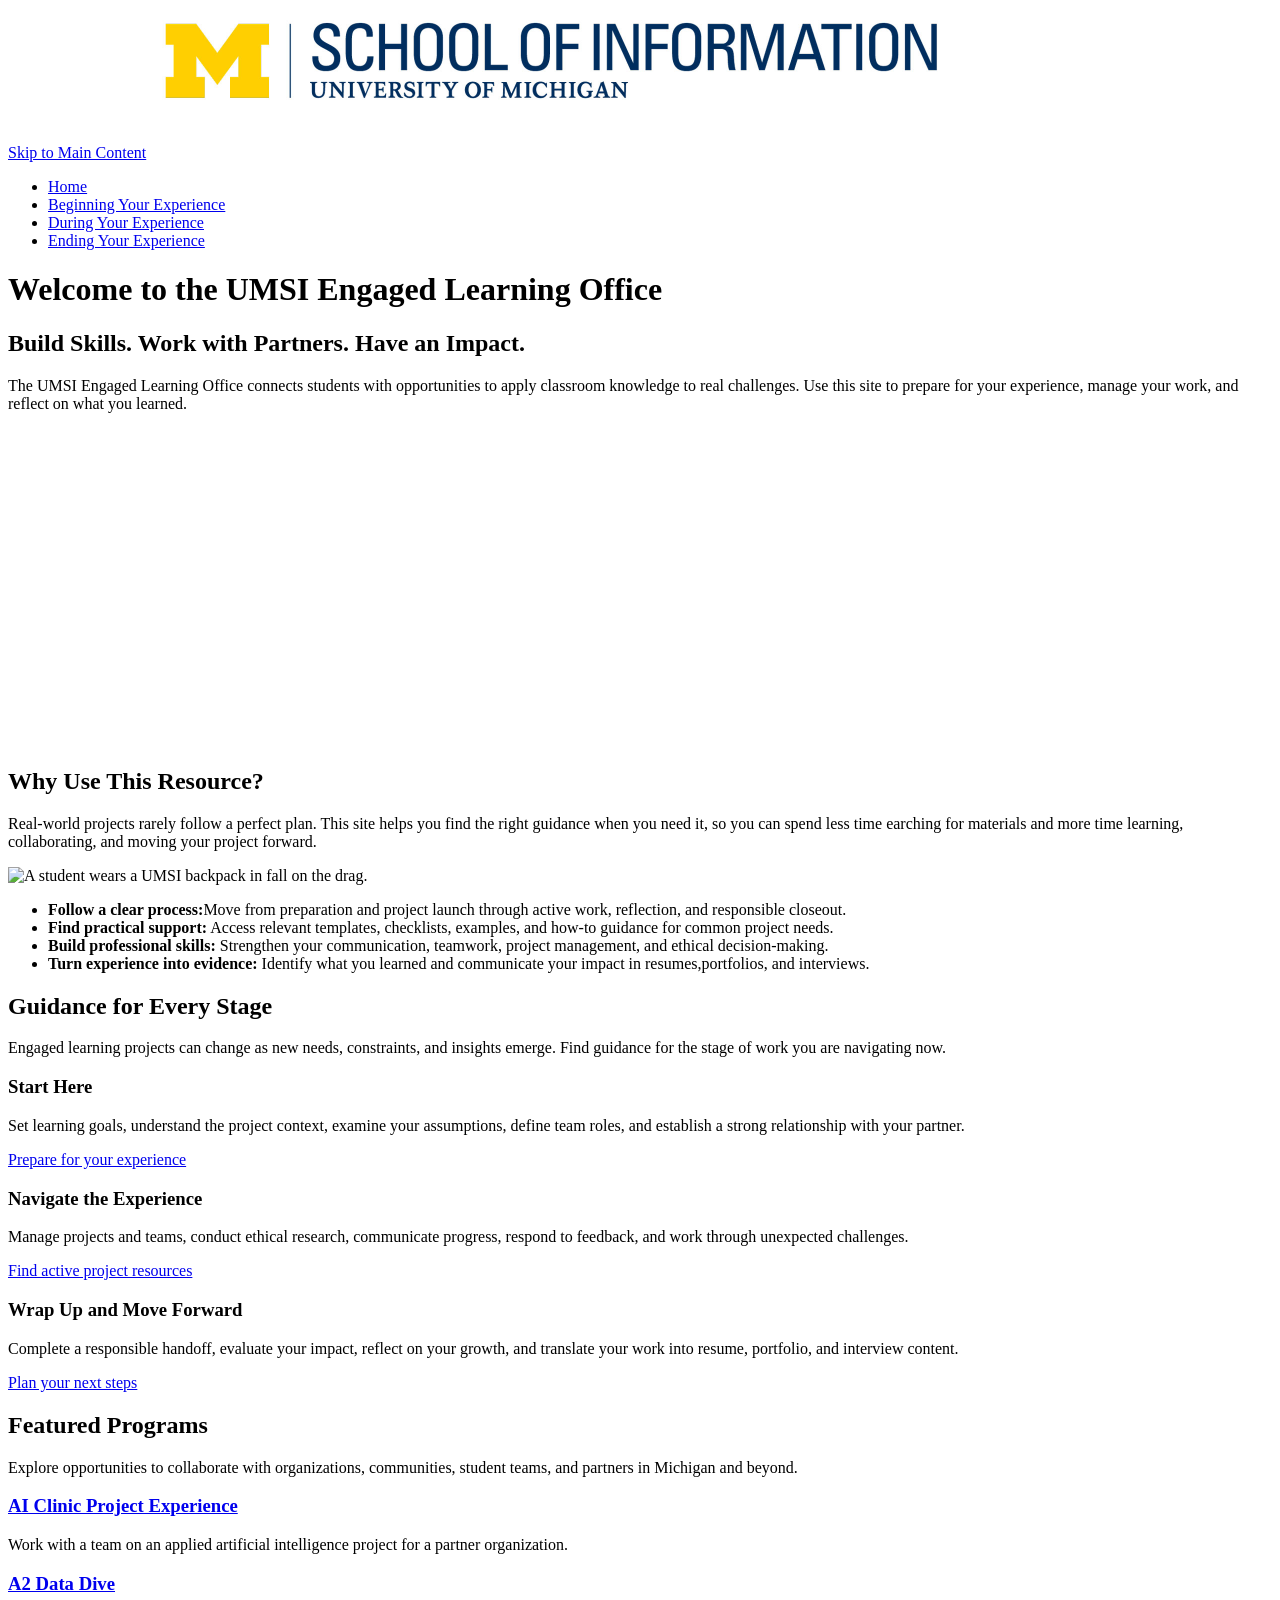
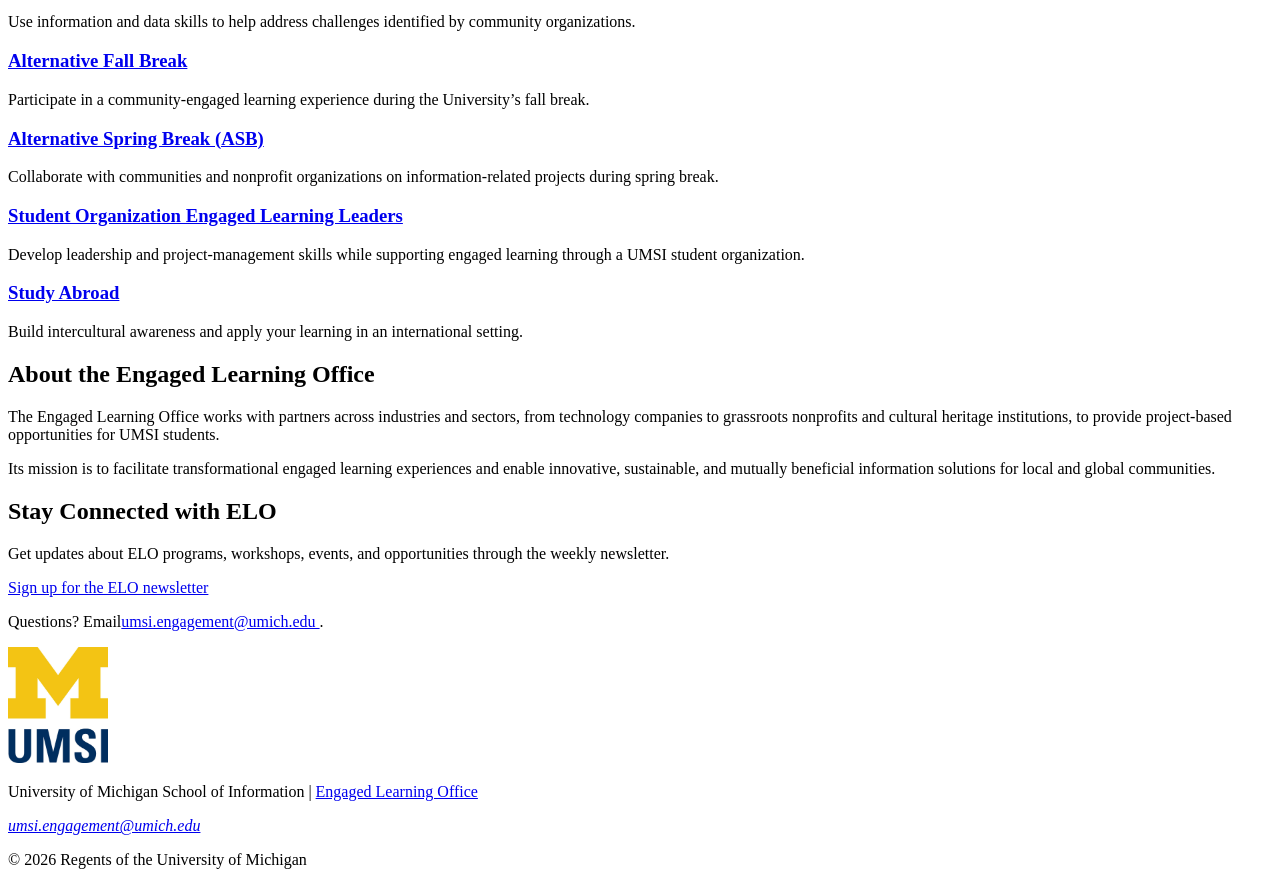
==== index.html @ c35bc62d "Add files via upload" ====
<!DOCTYPE html>
<html lang="en">
<head>
    <meta charset="UTF-8">
    <meta name="viewport" content="width=device-width, initial-scale=1.0">
    <title>Engaged Learning Resources | UMSI</title>

</head>
<body>

    <header>

  <a href = "#main">Skip to Main Content</a>
        <img src="images/UMSI_full_B.png" alt="Block M and the words University of Michigan School of Information" width="800px">
        <nav>
            <ul>
                <li><a href = "index.html">Home</a></li>
                <li><a href = "prep_start.html">Beginning Your Experience</a></li>
                <li><a href = "during.html">During Your Experience</a></li>
                <li><a href = "ending.html">Ending Your Experience</a></li>
            </ul>
        </nav>
    <h1>Welcome to the UMSI Engaged Learning Office</h1>

    </header>
    <main id="main">
    <section>
      <h2>Build Skills. Work with Partners. Have an Impact.</h2>
      <p>
       The UMSI Engaged Learning Office connects students with opportunities to apply classroom knowledge to real challenges. Use this site to prepare for your experience, manage your work, and reflect on what you learned.
      </p>

      <iframe width="560px" height="315px" src="https://www.youtube.com/embed/81ZO9RfIJEQ?si=tBp82YWZMl1u7CVS" title="YouTube video player" frameborder="0" allow="accelerometer; autoplay; clipboard-write; encrypted-media; gyroscope; picture-in-picture; web-share" referrerpolicy="strict-origin-when-cross-origin" allowfullscreen></iframe>
         <!-- Note: this iframe might cause an Axe ARIA error - that's not on you that's on YouTube! -->
    </section>

<section>
    <h2>Why Use This Resource?</h2>

    <p>Real-world projects rarely follow a perfect plan. This site helps you find the right guidance when you need it, so you can spend less time earching for materials and more time learning, collaborating, and moving your project forward.
    </p>
        <img src="images/backpack.JPG" alt="A student wears a UMSI backpack in fall on the drag." width="500px">
    <ul>
        <li><strong>Follow a clear process:</strong>Move from preparation and project launch through active work, reflection, and responsible closeout.</li>
        <li><strong>Find practical support:</strong> Access relevant templates, checklists, examples, and how-to guidance for common project needs.</li>
        <li><strong>Build professional skills:</strong> Strengthen your communication, teamwork, project management, and ethical decision-making.</li>
        <li><strong>Turn experience into evidence:</strong> Identify what you learned and communicate your impact in resumes,portfolios, and interviews.</li>
    </ul>
</section>

 <section>
    <h2>Guidance for Every Stage</h2>
    <p>Engaged learning projects can change as new needs, constraints, and insights emerge. Find guidance for the stage of work you are navigating <srong>now.</strong></p>
    <article>
      <h3>Start Here</h3>
      <p>Set learning goals, understand the project context, examine your assumptions, define team roles, and establish a strong relationship with your partner.</p>
      <a href="prep_start.html">Prepare for your experience</a>
    </article>

    <article>
      <h3>Navigate the Experience</h3>
      <p>Manage projects and teams, conduct ethical research, communicate progress, respond to feedback, and work through unexpected challenges.</p>
      <a href="during.html">Find active project resources</a>
    </article>

    <article>
      <h3>Wrap Up and Move Forward</h3>
      <p>Complete a responsible handoff, evaluate your impact, reflect on your growth, and translate your work into resume, portfolio, and interview content.</p>
      <a href="ending.html">Plan your next steps</a>
    </article>
  </section>

   <section>
    <h2>Featured Programs</h2>
    <p>Explore opportunities to collaborate with organizations, communities, student teams, and partners in Michigan and beyond.</p>
    <article>
    <h3><a href="https://mcompass.umich.edu/_portal/tds-program-brochure?programid=12810">AI Clinic Project Experience</a></h3>
    <p>Work with a team on an applied artificial intelligence project for a partner organization.</p>
    </article>

    <article>
    <h3><a href="https://mcompass.umich.edu/_portal/tds-program-brochure?programid=12556">A2 Data Dive</a></h3>
    <p>Use information and data skills to help address challenges identified by community organizations.</p>
    </article>

     <article>
      <h3><a href="https://mcompass.umich.edu/_portal/tds-program-brochure?programid=11297">Alternative Fall Break</a></h3>
      <p>Participate in a community-engaged learning experience during the University’s fall break.</p>
    </article>

    <article>
      <h3><a href="https://mcompass.umich.edu/_portal/tds-program-brochure?programid=10621">Alternative Spring Break (ASB)</a></h3>
       <p>Collaborate with communities and nonprofit organizations on information-related projects during spring break.</p>
    </article>

    <article>
      <h3><a href="https://mcompass.umich.edu/_portal/tds-program-brochure?programid=12294">Student Organization Engaged Learning Leaders</a></h3>
       <p>Develop leadership and project-management skills while supporting engaged learning through a UMSI student organization.</p>
    </article>

    <article>
      <h3><a href="https://www.si.umich.edu/student-life/study-abroad">Study Abroad</a></h3>
      <p>Build intercultural awareness and apply your learning in an international setting. </p>
    </article>
   </section>
  <section>
    <h2>About the Engaged Learning Office</h2>
    <p>The Engaged Learning Office works with partners across industries and sectors, from technology companies to grassroots nonprofits and cultural heritage institutions, to provide project-based opportunities for UMSI students.</p>
    <p>Its mission is to facilitate transformational engaged learning experiences and enable innovative, sustainable, and mutually beneficial information solutions for local and global communities.</p>
  </section>
  <aside>
    <h2>Stay Connected with ELO</h2>
    <p>Get updates about ELO programs, workshops, events, and opportunities through the weekly newsletter.</p>
    <div>
       <a href="https://umsi.info/elo-newsletter"> Sign up for the ELO newsletter</a>
    </div>
    <p>Questions? Email<a href="mailto:umsi.engagement@umich.edu">umsi.engagement@umich.edu </a>.</p>
  </aside>


        <!-- Content taken & modified from UMGPT with the prompt, "Write me a webpage of intro content to help meet the following requirements - this is for the home page": and then pasted in the client objectives & project requirements"
        UMGPT. (2026). UMGPT ( GPT-5.6 Sol September 7th version) [Large language model]. -->
    </main>
    <footer>
      <img src="images/UMSI_stacked_MB.png" alt="Block M and the words University of Michigan School of Information" width="100px">
      <p>University of Michigan School of Information | <a href="https://www.si.umich.edu/programs/engaged-learning/about-engaged-learning-office">Engaged Learning Office </a></p>
      <address>
        <a href="mailto:umsi.engagement@umich.edu">umsi.engagement@umich.edu</a>
      </address>
      <p>&copy; 2026 Regents of the University of Michigan</p>
    </footer>
</body>
</html>
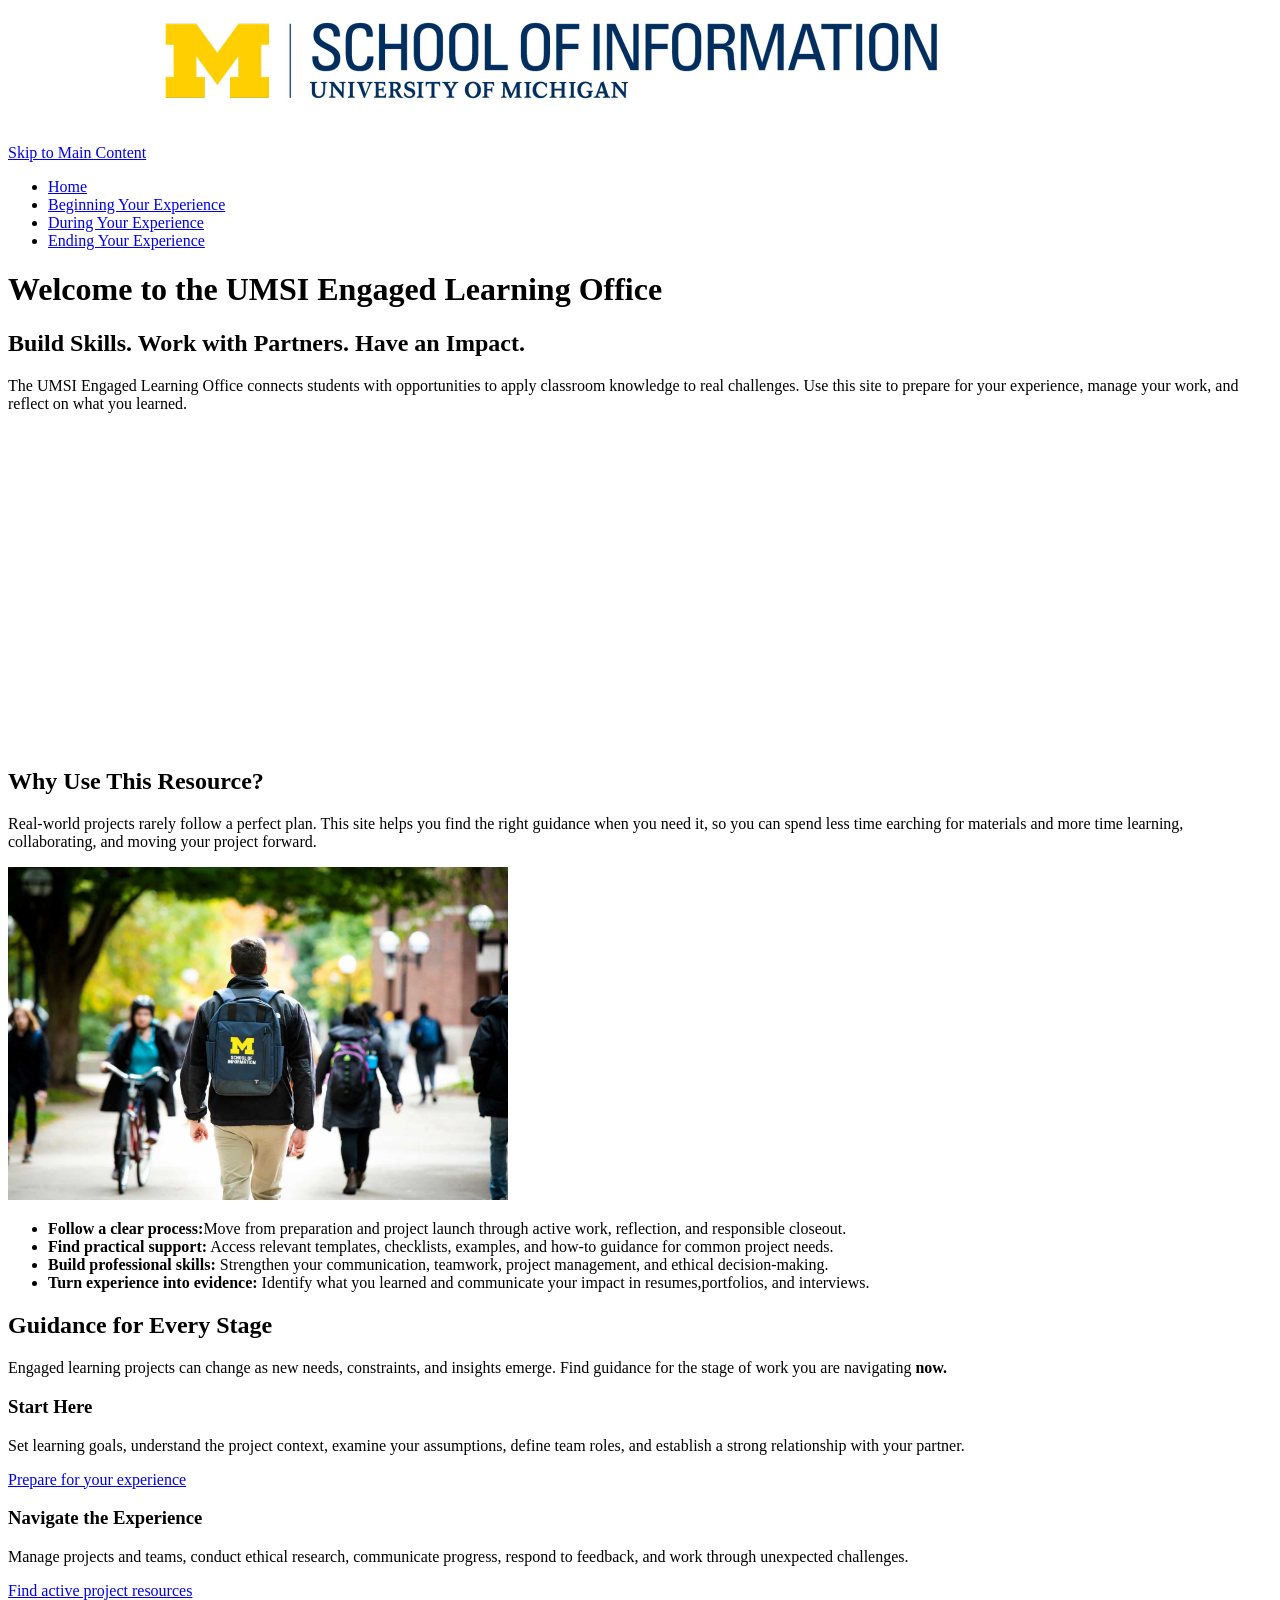
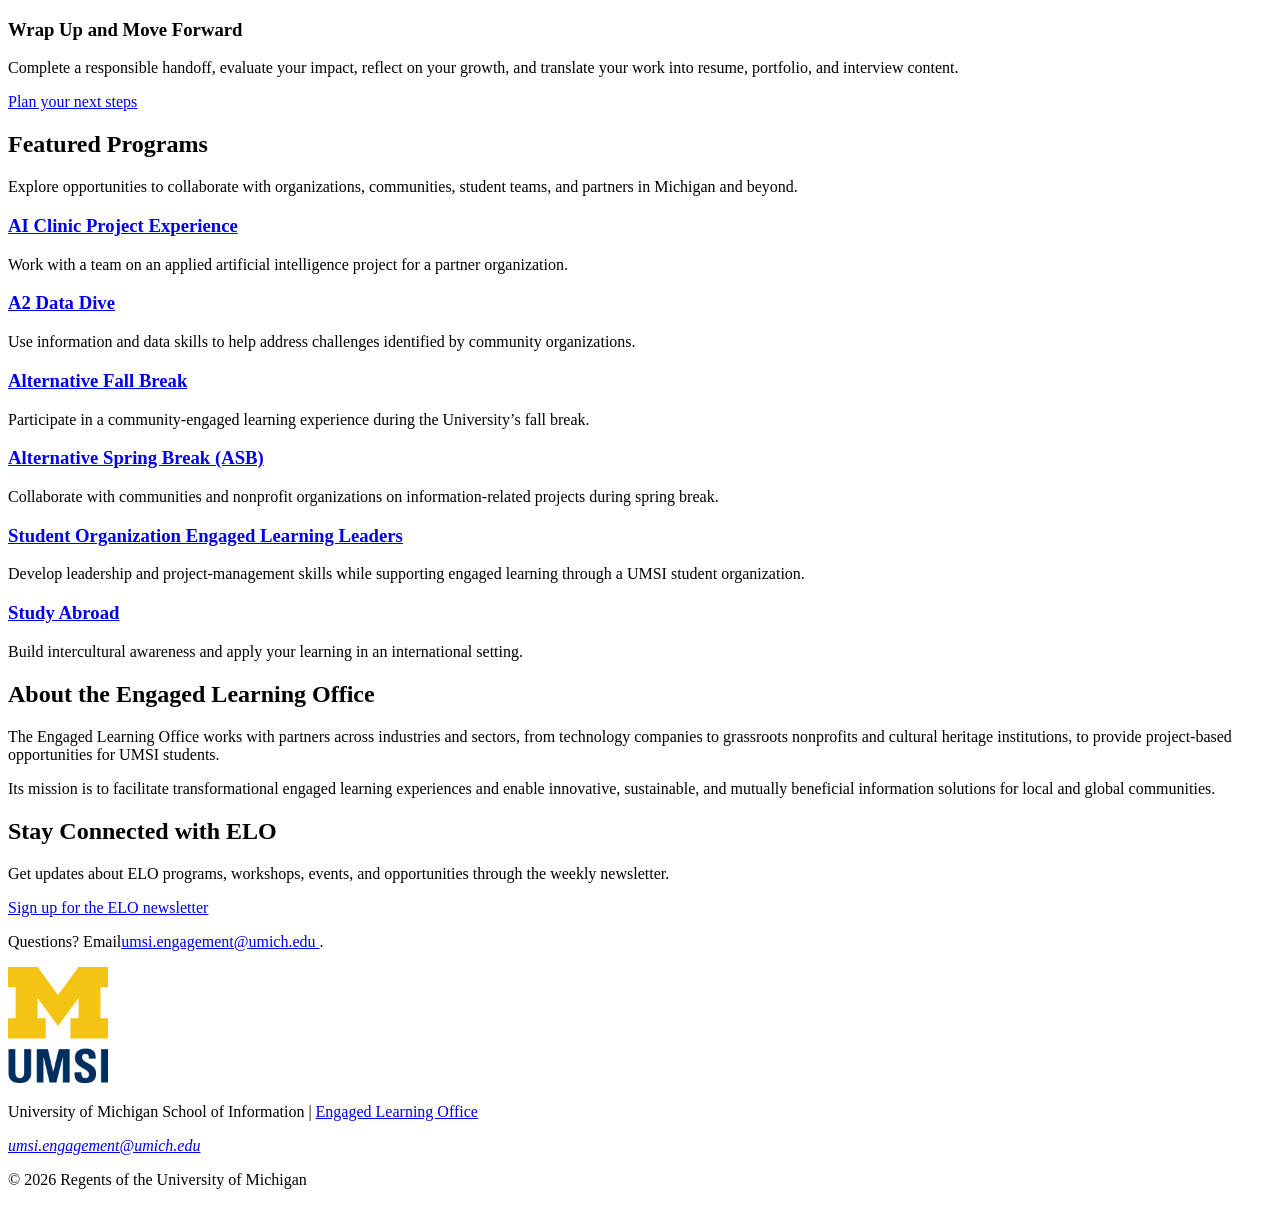
==== commit 533ff878: "Add files via upload" ====
--- a/index.html
+++ b/index.html
@@ -50,7 +50,7 @@
 
  <section>
     <h2>Guidance for Every Stage</h2>
-    <p>Engaged learning projects can change as new needs, constraints, and insights emerge. Find guidance for the stage of work you are navigating <srong>now.</strong></p>
+    <p>Engaged learning projects can change as new needs, constraints, and insights emerge. Find guidance for the stage of work you are navigating <strong>now.</strong></p>
     <article>
       <h3>Start Here</h3>
       <p>Set learning goals, understand the project context, examine your assumptions, define team roles, and establish a strong relationship with your partner.</p>
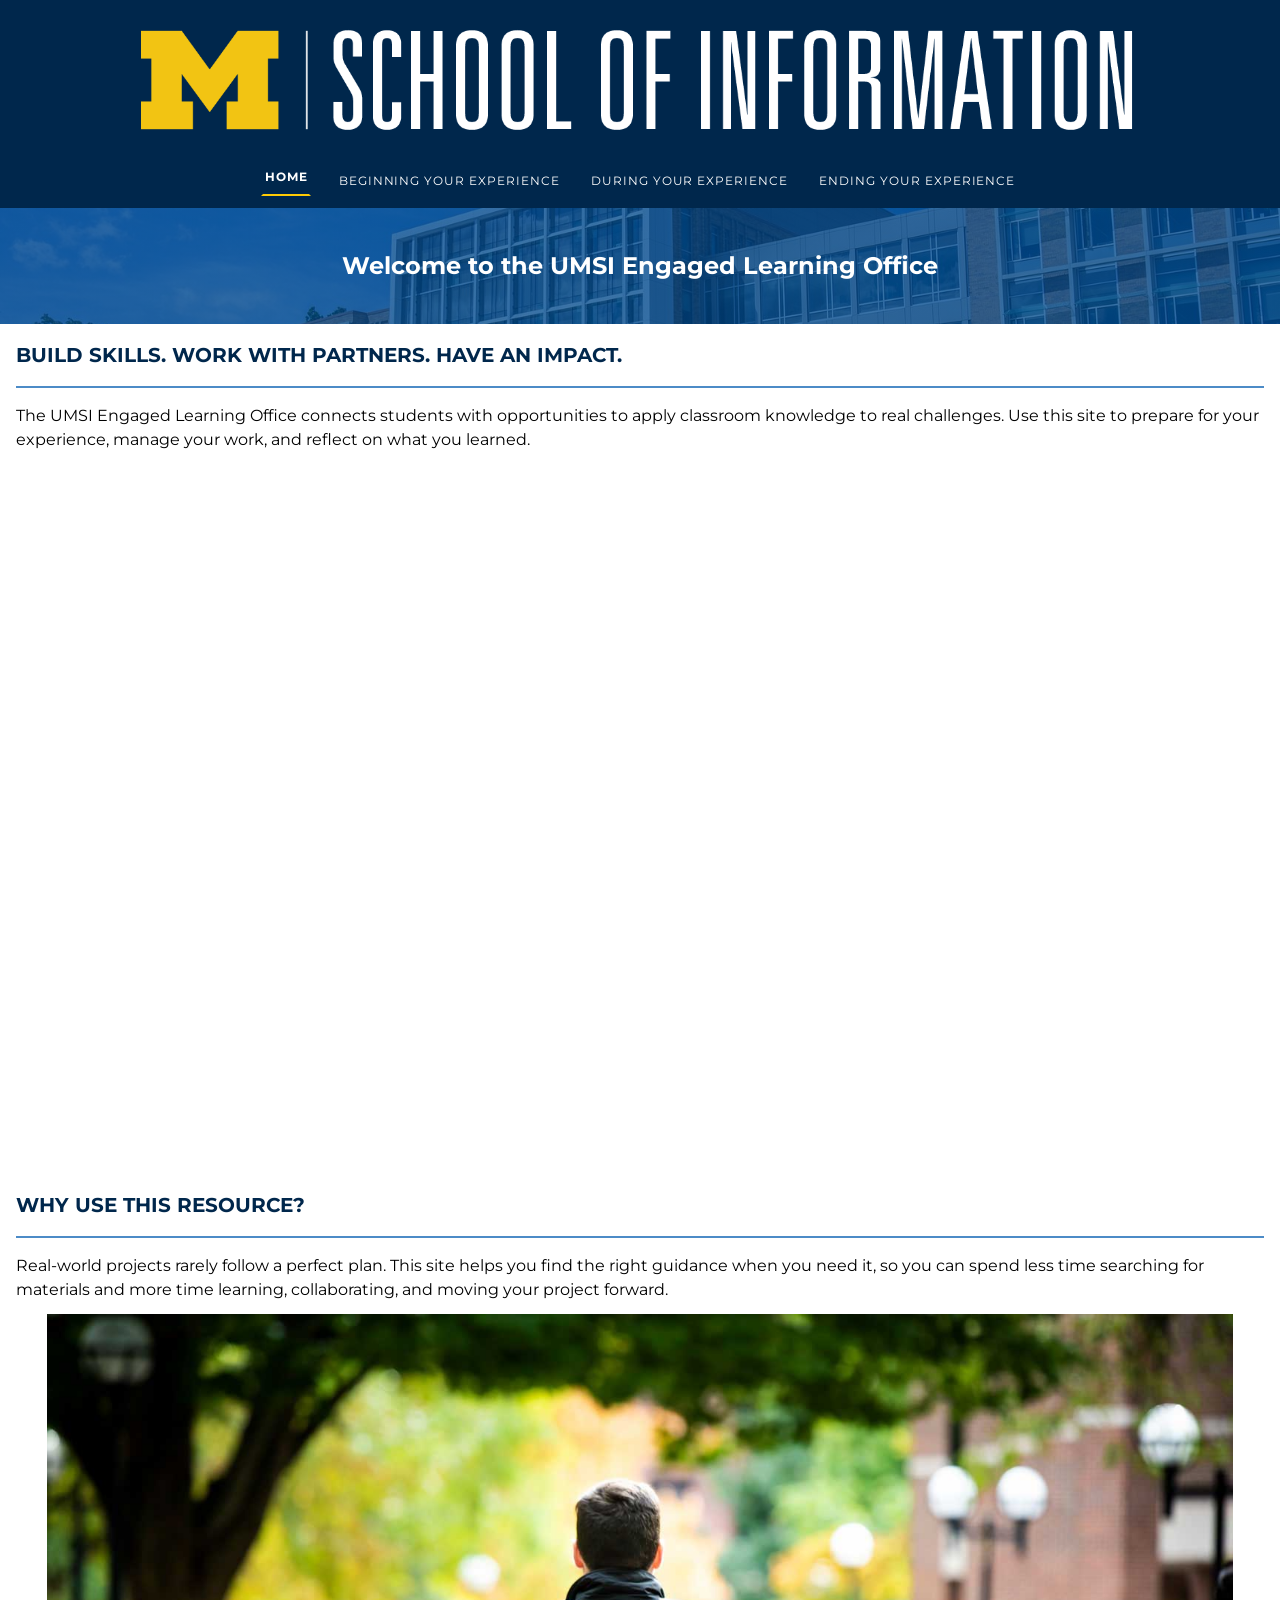
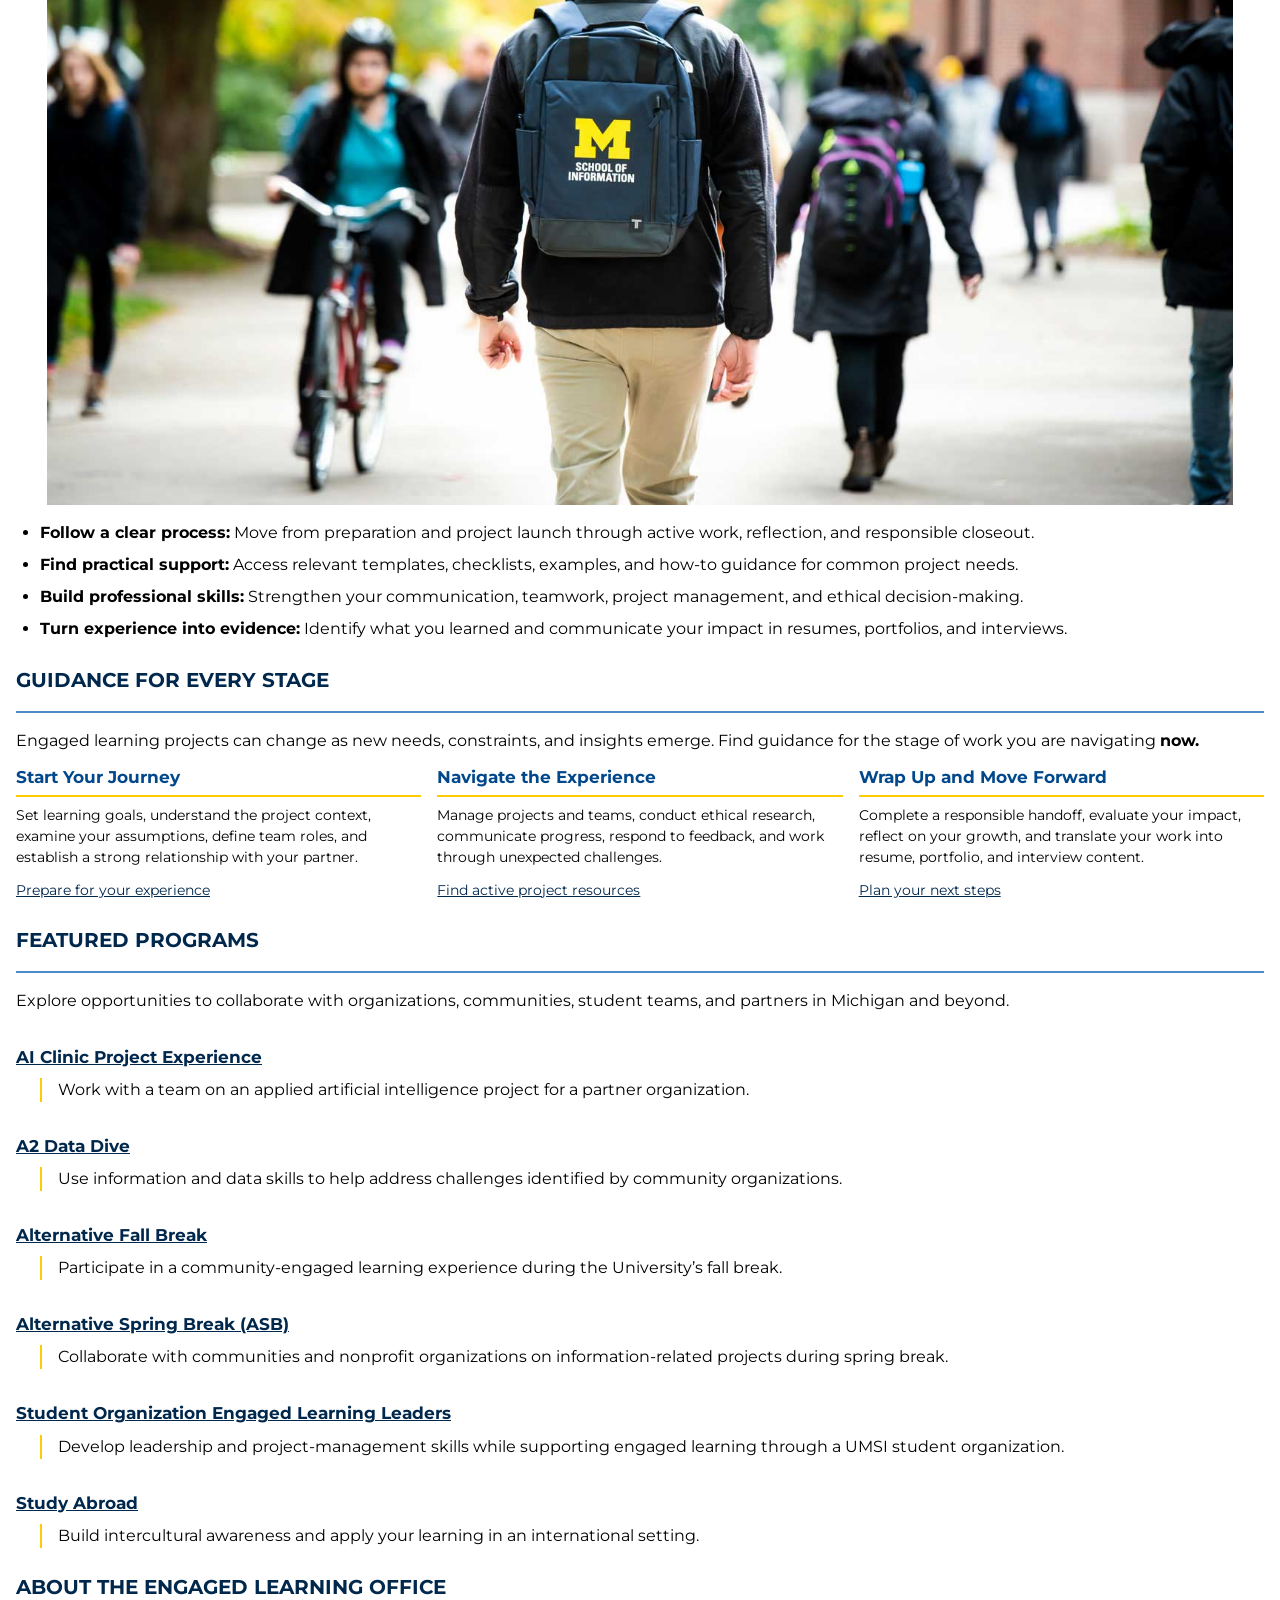
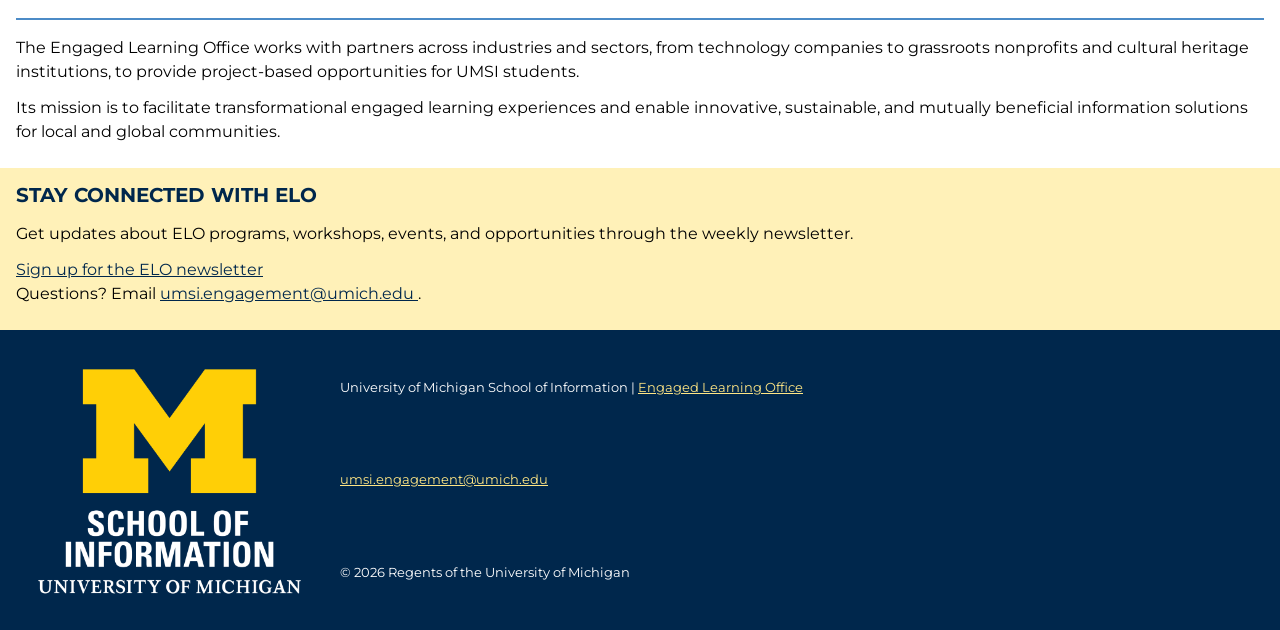
==== commit c0759cf1: "Add files via upload" ====
--- a/index.html
+++ b/index.html
@@ -3,58 +3,60 @@
 <head>
     <meta charset="UTF-8">
     <meta name="viewport" content="width=device-width, initial-scale=1.0">
+    <link rel="stylesheet" href="css/html5reset.css">
+    <link rel="stylesheet" href="css/style.css">
+    <link href="https://fonts.googleapis.com/css2?family=Montserrat:wght@400;700&display=swap" rel="stylesheet"> <!--font-family is Montserrat and the code is copied from W3 schools: https://www.w3schools.com/howto/howto_google_fonts.asp> -->
     <title>Engaged Learning Resources | UMSI</title>
-
 </head>
 <body>
+    <div class="skip"><a href="#main">Skip to Main Content</a></div>
 
     <header>
 
-  <a href = "#main">Skip to Main Content</a>
-        <img src="images/UMSI_full_B.png" alt="Block M and the words University of Michigan School of Information" width="800px">
+        <img src="images/UMSI_full_W.png" alt="Block M and the words University of Michigan School of Information">
         <nav>
             <ul>
-                <li><a href = "index.html">Home</a></li>
-                <li><a href = "prep_start.html">Beginning Your Experience</a></li>
+                <li><a href = "index.html" class="active">Home</a></li>
+                <li><a href = "beginning.html">Beginning Your Experience</a></li>
                 <li><a href = "during.html">During Your Experience</a></li>
                 <li><a href = "ending.html">Ending Your Experience</a></li>
             </ul>
         </nav>
     <h1>Welcome to the UMSI Engaged Learning Office</h1>
-
     </header>
+  
     <main id="main">
-    <section>
-      <h2>Build Skills. Work with Partners. Have an Impact.</h2>
+    <section class="ind_sect1">
+      <h2>Build Skills. Work with Partners. Have an Impact.</h2> <hr>
       <p>
        The UMSI Engaged Learning Office connects students with opportunities to apply classroom knowledge to real challenges. Use this site to prepare for your experience, manage your work, and reflect on what you learned.
       </p>
 
-      <iframe width="560px" height="315px" src="https://www.youtube.com/embed/81ZO9RfIJEQ?si=tBp82YWZMl1u7CVS" title="YouTube video player" frameborder="0" allow="accelerometer; autoplay; clipboard-write; encrypted-media; gyroscope; picture-in-picture; web-share" referrerpolicy="strict-origin-when-cross-origin" allowfullscreen></iframe>
+      <iframe src="https://www.youtube.com/embed/81ZO9RfIJEQ?si=tBp82YWZMl1u7CVS" title="YouTube video player" frameborder="0" allow="accelerometer; autoplay; clipboard-write; encrypted-media; gyroscope; picture-in-picture; web-share" referrerpolicy="strict-origin-when-cross-origin" allowfullscreen></iframe>
          <!-- Note: this iframe might cause an Axe ARIA error - that's not on you that's on YouTube! -->
     </section>
 
-<section>
-    <h2>Why Use This Resource?</h2>
+<section class="ind_sect2">
+    <h2>Why Use This Resource?</h2> <hr>
 
-    <p>Real-world projects rarely follow a perfect plan. This site helps you find the right guidance when you need it, so you can spend less time earching for materials and more time learning, collaborating, and moving your project forward.
+    <p>Real-world projects rarely follow a perfect plan. This site helps you find the right guidance when you need it, so you can spend less time searching for materials and more time learning, collaborating, and moving your project forward.
     </p>
-        <img src="images/backpack.JPG" alt="A student wears a UMSI backpack in fall on the drag." width="500px">
+        <img src="images/backpack.JPG" alt="A student wears a UMSI backpack in fall on the drag.">
     <ul>
-        <li><strong>Follow a clear process:</strong>Move from preparation and project launch through active work, reflection, and responsible closeout.</li>
+        <li><strong>Follow a clear process:</strong> Move from preparation and project launch through active work, reflection, and responsible closeout.</li>
         <li><strong>Find practical support:</strong> Access relevant templates, checklists, examples, and how-to guidance for common project needs.</li>
         <li><strong>Build professional skills:</strong> Strengthen your communication, teamwork, project management, and ethical decision-making.</li>
-        <li><strong>Turn experience into evidence:</strong> Identify what you learned and communicate your impact in resumes,portfolios, and interviews.</li>
+        <li><strong>Turn experience into evidence:</strong> Identify what you learned and communicate your impact in resumes, portfolios, and interviews.</li>
     </ul>
 </section>
 
- <section>
-    <h2>Guidance for Every Stage</h2>
+ <section class="ind_sect3">
+    <h2>Guidance for Every Stage</h2> <hr>
     <p>Engaged learning projects can change as new needs, constraints, and insights emerge. Find guidance for the stage of work you are navigating <strong>now.</strong></p>
     <article>
-      <h3>Start Here</h3>
+      <h3>Start Your Journey</h3>
       <p>Set learning goals, understand the project context, examine your assumptions, define team roles, and establish a strong relationship with your partner.</p>
-      <a href="prep_start.html">Prepare for your experience</a>
+      <a href="beginning.html">Prepare for your experience</a>
     </article>
 
     <article>
@@ -70,8 +72,8 @@
     </article>
   </section>
 
-   <section>
-    <h2>Featured Programs</h2>
+   <section class="ind_sect4">
+    <h2>Featured Programs</h2> <hr>
     <p>Explore opportunities to collaborate with organizations, communities, student teams, and partners in Michigan and beyond.</p>
     <article>
     <h3><a href="https://mcompass.umich.edu/_portal/tds-program-brochure?programid=12810">AI Clinic Project Experience</a></h3>
@@ -103,18 +105,18 @@
       <p>Build intercultural awareness and apply your learning in an international setting. </p>
     </article>
    </section>
-  <section>
-    <h2>About the Engaged Learning Office</h2>
+  <section class="ind_sect5">
+    <h2>About the Engaged Learning Office</h2> <hr>
     <p>The Engaged Learning Office works with partners across industries and sectors, from technology companies to grassroots nonprofits and cultural heritage institutions, to provide project-based opportunities for UMSI students.</p>
     <p>Its mission is to facilitate transformational engaged learning experiences and enable innovative, sustainable, and mutually beneficial information solutions for local and global communities.</p>
   </section>
-  <aside>
+  <aside class="ind_aside">
     <h2>Stay Connected with ELO</h2>
     <p>Get updates about ELO programs, workshops, events, and opportunities through the weekly newsletter.</p>
     <div>
        <a href="https://umsi.info/elo-newsletter"> Sign up for the ELO newsletter</a>
     </div>
-    <p>Questions? Email<a href="mailto:umsi.engagement@umich.edu">umsi.engagement@umich.edu </a>.</p>
+    <p>Questions? Email <a href="mailto:umsi.engagement@umich.edu">umsi.engagement@umich.edu </a>.</p>
   </aside>
 
 
@@ -122,7 +124,7 @@
         UMGPT. (2026). UMGPT ( GPT-5.6 Sol September 7th version) [Large language model]. -->
     </main>
     <footer>
-      <img src="images/UMSI_stacked_MB.png" alt="Block M and the words University of Michigan School of Information" width="100px">
+      <img src="images/UMSI_stacked_W.png" alt="Block M and the words University of Michigan School of Information">
       <p>University of Michigan School of Information | <a href="https://www.si.umich.edu/programs/engaged-learning/about-engaged-learning-office">Engaged Learning Office </a></p>
       <address>
         <a href="mailto:umsi.engagement@umich.edu">umsi.engagement@umich.edu</a>
--- a/css/style.css
+++ b/css/style.css
@@ -0,0 +1,348 @@
+* {
+    font-family: Montserrat, "Nunito Sans", Merriweather, sans-serif;
+}
+
+body {
+    font-size: 1rem;
+    line-height: 1.5;
+}
+
+h1 { 
+    font-size: 1.5rem; 
+    font-weight: 700;
+    color: #FFFFFF;
+    text-align: center;
+    margin: 0.5rem -1rem 0; 
+    padding: 2.5rem 0rem;
+    background:
+    linear-gradient(rgba(0, 72, 139, 0.75), rgba(0, 72, 139, 0.75)), url("../images/h1bcg.jpg") center / cover no-repeat;
+    background-color: #00488b;
+    
+    /* Content taken & modified from Claude with the prompts: "I am trying to make my h1 background color span the full-width of the page. how do I do that?" & "How can I set a background image to my h1 so that the text on top is still clear but the image is slightly transparent/low opacity so you can still see the background color through it?"
+    margin and linear-gradient were the properties I was struggling with and what Claude primarily clarified here.
+    Claude. (2026). Claude (Sonnet 5.5 October 18th version) [Large language model]. */
+}
+h2 { 
+    font-size: 1.25rem; 
+    font-weight: 700;
+    color: #00274C; 
+    margin: 0 0 0.75rem;
+    text-transform: uppercase;
+}
+h3 { 
+    font-size: 1.05rem; 
+    margin: 0 0 0.25rem; 
+    padding: 0 0 0.25rem;
+    justify-content: center;
+}
+
+p { 
+    margin: 0 0 0.75rem;
+}
+
+ul, ol{
+    margin: 0;
+    padding-left: 1.5rem;
+}
+
+li + li {
+    margin-top: 0.5rem;
+}
+
+strong {
+    font-weight: 700;
+}
+
+hr {
+  border: none;
+  height: 2px;
+  background-color: #005aafb3;  
+}
+    /* Content taken & modified from Google gemini with the query: "how do I change the color of hr in css?"
+
+    Google Gemini. (2026). Google (October 18th version).[Large language model]. */
+
+article a {
+    color: #00274C;
+    text-decoration: underline;
+}
+
+article a:hover, article a:focus {
+    color: #005aaf;
+    text-decoration: none;
+    font-weight: 700;
+}
+
+.skip a {
+    position: absolute;
+    top: -65px;
+    left: 0;
+    padding: 8px;
+    z-index: 1000;
+}
+
+.skip a:focus {
+    top: 25px;
+    background-color: #FFFFFF;
+}
+
+*:focus {
+    border: 2px solid #00274C;
+    border-radius: 2px;
+}
+
+/* Header stuff */
+
+header {
+    background-color: #00274C;
+    padding: 0.75rem 1rem 0;
+}
+ 
+header img {
+    display: block;
+    width: 80%;
+    height: auto;
+    margin: 0 auto 0.5rem;
+}
+
+nav ul {
+    display: flex;
+    justify-content: center;
+    align-items: center;
+    gap: 0.25rem 1.5rem;
+    list-style: none;
+    margin: 0;
+    padding: 0;
+    font-size: 0.8rem;
+}
+
+nav a {
+    display: block;
+    color: #FFFFFF;
+    text-decoration: none;
+    text-align: center;
+    font-size: 0.75rem;
+    letter-spacing: 0.08em;
+    text-transform: uppercase;
+    padding: 0.5rem 0.1rem;
+    border: 2px solid transparent;
+}
+
+nav a:focus {
+    border-color: #FFCB05;
+}
+
+nav a:hover, .active {
+    border-bottom-color: #FFCB05;
+    font-weight: 700;
+}
+
+.active:hover {
+    background-color: #0b3d6c;
+}
+
+/* Main content */
+
+main {
+    padding: 1rem;
+}
+
+main > section {
+    margin-bottom: 1.5rem;
+}
+
+iframe {
+    display: block;
+    width: 100%;
+    height: auto;
+    aspect-ratio: 16 / 9;
+    border: 0;
+} 
+    /* Content taken & modified from Claude with the prompt: "how do I get a video to scale so it fits the viewport using css" 
+    Claude. (2026). Claude (Sonnet 5.5 October 18th version) [Large language model]. */
+
+
+/* ind_sect2 everything stacked/spans. In desktop view, I will want to make this so the image is on the left and list on the right. will revisit later. */
+ 
+main img {
+    display: block;
+    width: 95%;
+    height: auto;
+    margin: auto;
+    margin-bottom: 1rem;
+}
+ 
+
+/* ind_sect3: h2 & p span across the top, three articles side by side */
+.ind_sect3, .beg_sect5 {
+    display: grid;
+    grid-template-columns: repeat(3, 1fr);
+    gap: 1rem;
+    align-items: start;
+}
+
+.ind_sect3 h2,
+.ind_sect3 > p, .ind_sect3 hr, .beg_sect5 h3 {
+    grid-column: 1 / -1;
+    margin: 0;
+}
+
+.ind_sect3 article, .beg_sect5 article {
+    font-size: 0.875rem;
+}
+
+.beg_sect5 article h3 {
+    color: #000000;
+    border-bottom: 2.5px solid #FFCB05;
+    margin-bottom: 0.5rem;
+}
+.ind_sect3 article h3 {
+    border-bottom: 2.5px solid #FFCB05;
+    margin-bottom: 0.5rem;
+    margin-top: -0.25rem;
+}
+/* ind_sect4: everything full width, but paragraphs under each h3 indented */
+.ind_sect4 article {
+    margin-bottom: 1rem;
+}
+
+.ind_sect4 article p {
+    margin: 0 0 0 1.5rem;
+    border-left: 2.5px solid #FFCB05;
+    padding-left: 1rem;
+}
+
+/* ind_sect5 and ind_aside: Span everything, don't need grid */
+.ind_sect5 p,
+.ind_aside p {
+    margin: 0 0 0.75rem;
+}
+
+.ind_aside {
+    background-color: #fff1b8;
+    margin: 0.5rem -1rem -1rem;
+    padding: 0.75rem 1rem;
+}
+
+.ind_aside a {
+    color: #00274C;
+    text-decoration: underline;
+}
+
+.ind_aside a:hover, .ind_aside a:focus {
+    color: #005aaf;
+    text-decoration: none;
+    font-weight: 700;
+}
+
+h3 {
+    margin-top: 2rem;
+    color:#00488b;
+}
+
+/* Footer stuff*/
+
+footer {
+    display: grid;
+    grid-template-columns: 1fr 3fr;
+    gap: 0.5rem 1rem;
+    align-items: center;
+    padding: 1rem;
+    background-color: #00274C;
+    color: #FFFFFF;
+    
+}
+
+footer img {
+    grid-column: 1;
+    grid-row: 1 / span 3;
+    width: 100%;
+    height: auto;
+}
+
+footer p,
+footer address {
+    grid-column: 2;
+    margin: 0;
+    font-size: 0.8rem;
+    font-style: normal;
+}
+
+footer a {
+    color: #ffe684;
+    text-decoration: underline;
+}
+
+footer a:hover, footer a:focus {
+    color: #fff6d0;
+    text-decoration: none;
+    font-weight: 700;
+}
+
+/* mostly lists and table styling stuff below */
+
+.questions li, .featuredres li, .dur_list li, .bestpract li {
+    list-style-type: circle;
+}
+
+.questions ul, .dur_list ul, .bestpract ul{
+    border-left: 2.5px solid #FFCB05;
+    padding-left: 1.6rem;
+    margin-left: 0.25rem;
+}
+
+th, td {
+  padding: 0.5rem;
+  text-align: left;
+  border-bottom: 1px solid #ddd;
+}
+
+th {
+    text-align: center;
+    background-color:#FFCB05;
+    color: #00274C;
+}
+
+/* Looked up how to style a table on w3schools, but I wrote the code myself. However, since I had to look it up, I wasn't sure if this needed to be cited, so I'm including citation to be safe here. https://www.w3schools.com/css/css_table_style.asp */
+
+.featuredres h3{
+background: linear-gradient(90deg, #ffcb05 0%, #ffeeb3 31%, #ffffff 65%);
+margin-left: -1rem;
+padding: 1rem;
+/* used w3 schools gradient generator for background, but I did everthing else here. Link: https://www.w3schools.com/tools/tool_css_gradient.php */
+}
+
+/* checklist and numbers class styling below was taken & modified from Claude. Citation after the .numbers styling.*/
+
+.checklist { list-style: none; padding-left: 0; }
+.checklist li { padding-left: 1.75rem; position: relative; }
+.checklist li::before {
+    content: "✓";
+    position: absolute;
+    left: 0;
+    color: #00488b;
+    font-weight: 700;
+}
+
+.numbers { list-style: none; padding: 0; counter-reset: step; }
+.numbers li {
+    counter-increment: step;
+    position: relative;
+    padding-left: 2.5rem;
+    margin-bottom: 0.75rem;
+}
+.numbers li::before {
+    content: counter(step);
+    position: absolute;
+    left: 0;
+    width: 1.75rem;
+    height: 1.75rem;
+    border-radius: 50%;
+    background-color: #00488b;
+    color: #FFFFFF;
+    text-align: center;
+    line-height: 1.75rem;
+    font-weight: 700;
+}
+    /* Content taken & modified from Claude with the prompts: "I have a lot of lists on my page, what are some ways I could varying the css styling of them so that they don't all look the same?"
+    Claude. (2026). Claude (Sonnet 5.5 October 18th version) [Large language model]. */
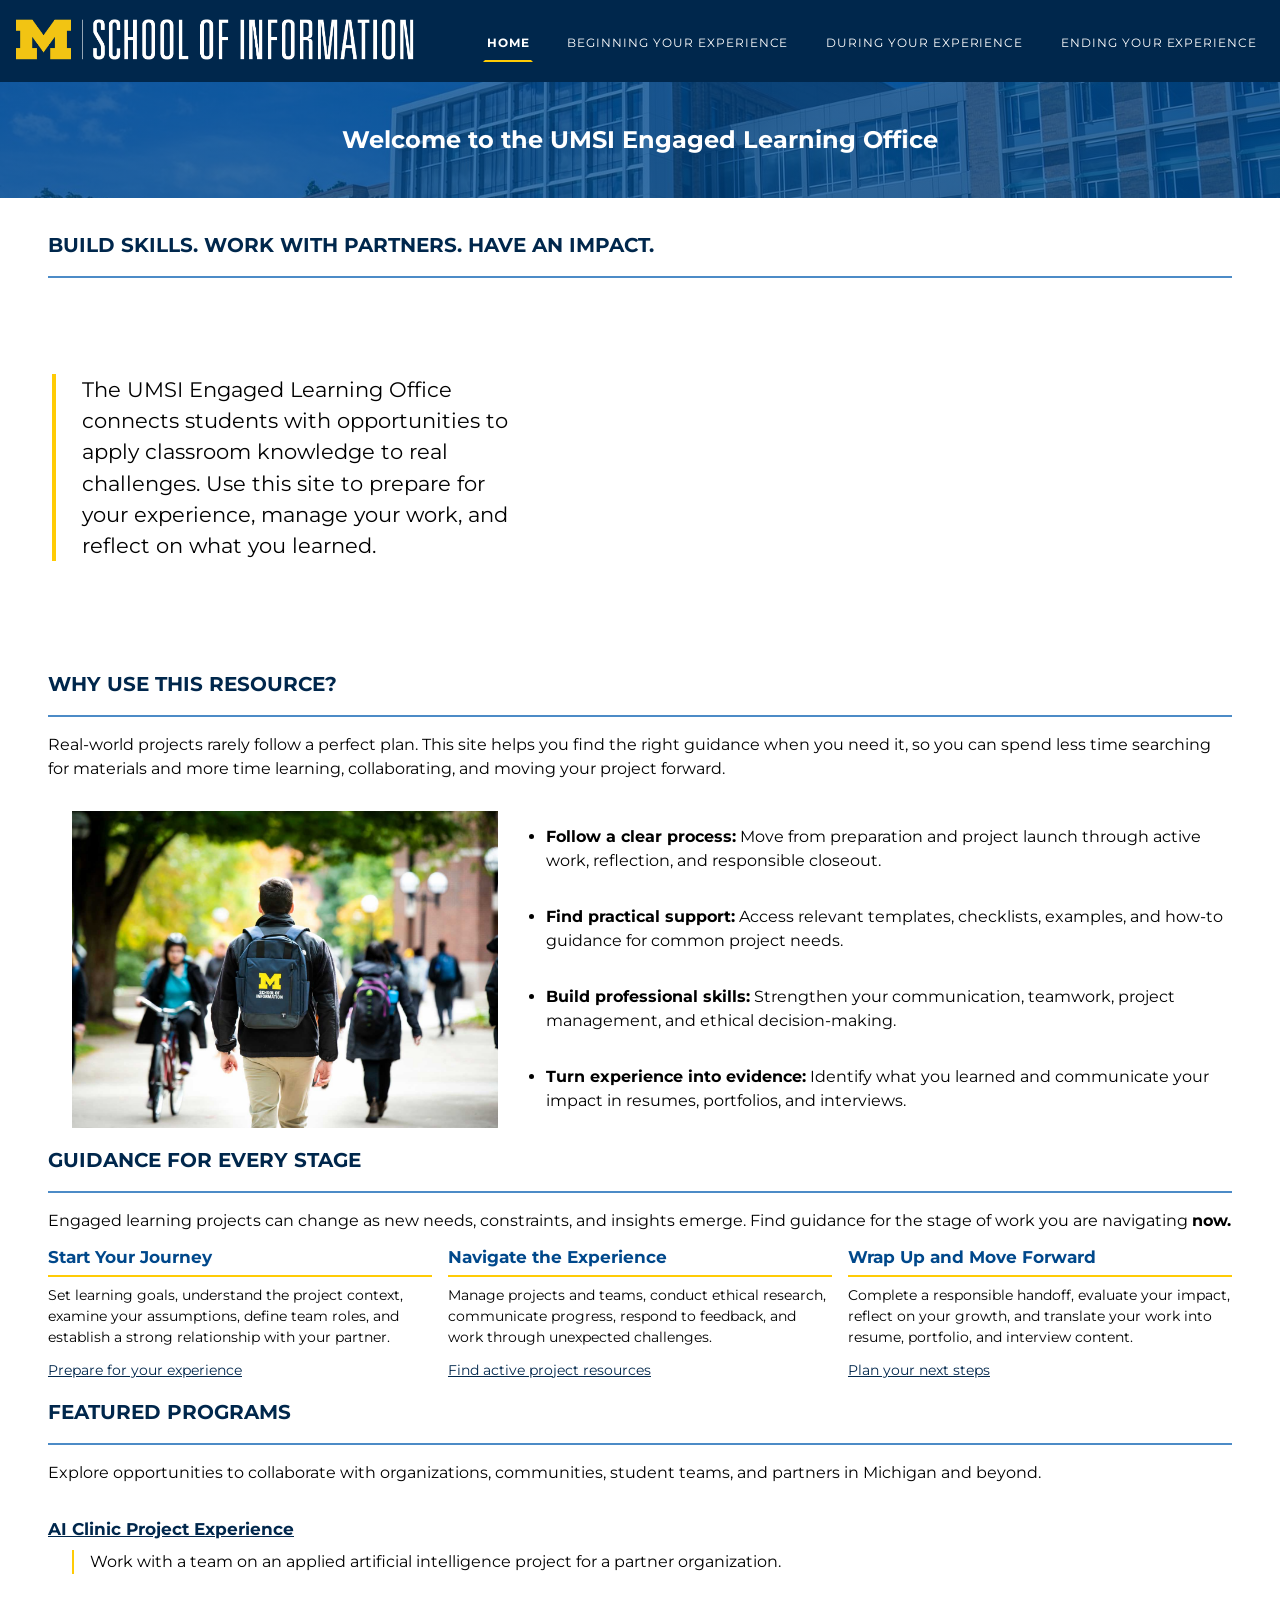
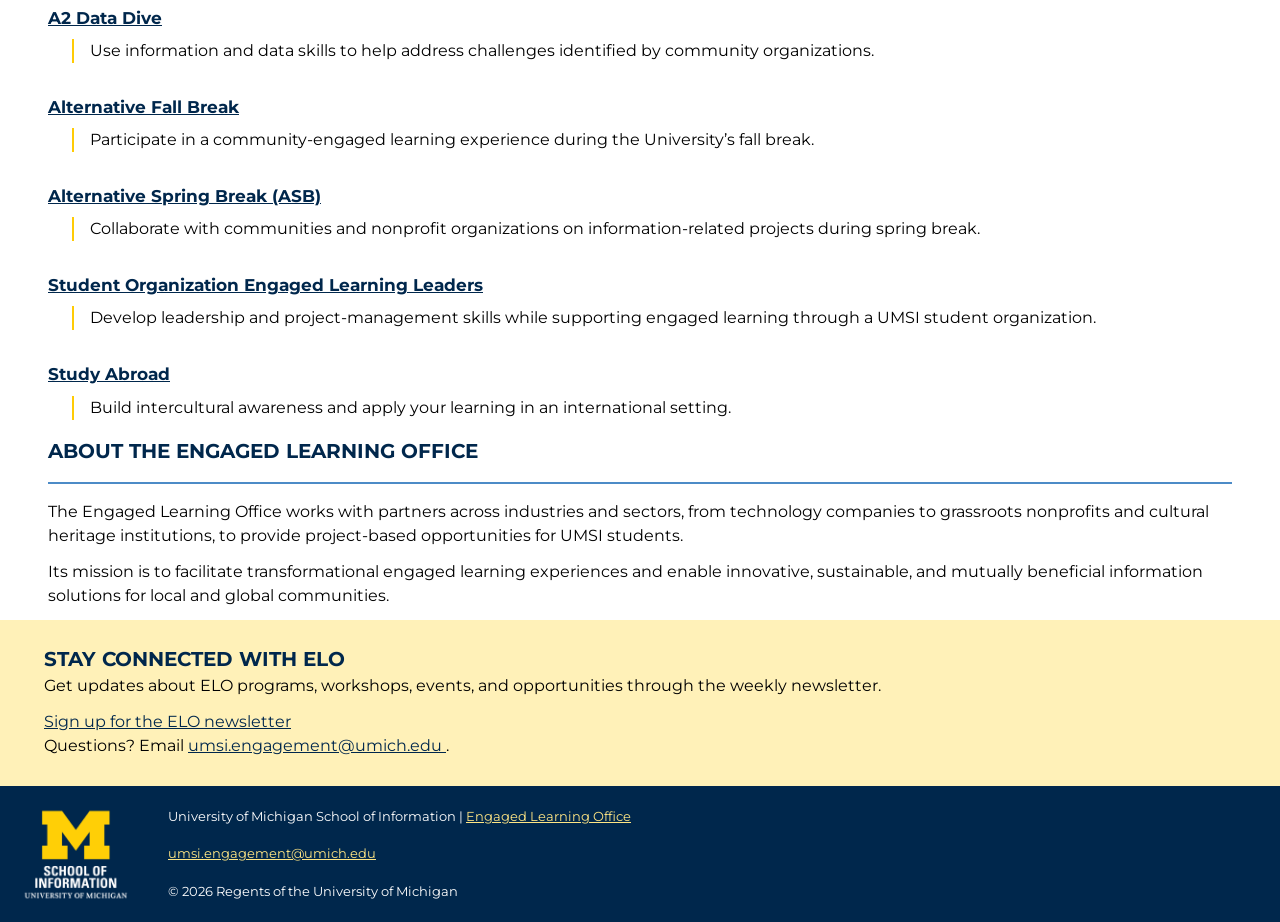
==== commit 024bac8e: "Add files via upload" ====
--- a/index.html
+++ b/index.html
@@ -13,7 +13,8 @@
 
     <header>
 
-        <img src="images/UMSI_full_W.png" alt="Block M and the words University of Michigan School of Information">
+      <div class="headflex">
+      <img src="images/UMSI_full_W.png" alt="Block M and the words University of Michigan School of Information">
         <nav>
             <ul>
                 <li><a href = "index.html" class="active">Home</a></li>
@@ -22,19 +23,21 @@
                 <li><a href = "ending.html">Ending Your Experience</a></li>
             </ul>
         </nav>
+      </div>
     <h1>Welcome to the UMSI Engaged Learning Office</h1>
     </header>
   
-    <main id="main">
-    <section class="ind_sect1">
-      <h2>Build Skills. Work with Partners. Have an Impact.</h2> <hr>
+<main id="main">
+<div class="grid">
+<section class="sect1">
+    <h2>Build Skills. Work with Partners. Have an Impact.</h2> <hr>
       <p>
        The UMSI Engaged Learning Office connects students with opportunities to apply classroom knowledge to real challenges. Use this site to prepare for your experience, manage your work, and reflect on what you learned.
       </p>
 
       <iframe src="https://www.youtube.com/embed/81ZO9RfIJEQ?si=tBp82YWZMl1u7CVS" title="YouTube video player" frameborder="0" allow="accelerometer; autoplay; clipboard-write; encrypted-media; gyroscope; picture-in-picture; web-share" referrerpolicy="strict-origin-when-cross-origin" allowfullscreen></iframe>
          <!-- Note: this iframe might cause an Axe ARIA error - that's not on you that's on YouTube! -->
-    </section>
+ </section>
 
 <section class="ind_sect2">
     <h2>Why Use This Resource?</h2> <hr>
@@ -118,7 +121,7 @@
     </div>
     <p>Questions? Email <a href="mailto:umsi.engagement@umich.edu">umsi.engagement@umich.edu </a>.</p>
   </aside>
-
+</div>
 
         <!-- Content taken & modified from UMGPT with the prompt, "Write me a webpage of intro content to help meet the following requirements - this is for the home page": and then pasted in the client objectives & project requirements"
         UMGPT. (2026). UMGPT ( GPT-5.6 Sol September 7th version) [Large language model]. -->
@@ -129,7 +132,11 @@
       <address>
         <a href="mailto:umsi.engagement@umich.edu">umsi.engagement@umich.edu</a>
       </address>
-      <p>&copy; 2026 Regents of the University of Michigan</p>
+      <p>&copy; <span id="year"></span> Regents of the University of Michigan</p>
+      <script>
+        document.getElementById("year").innerHTML = new Date().getFullYear();
+      </script>
+      <!-- Content taken & modified from https://www.codexworld.com/how-to/get-current-year-to-display-dynamic-year-in-copyright-using-javascript/ (the automatic year update linked in the week 12 lecture slides)-->
     </footer>
 </body>
 </html>
--- a/css/style.css
+++ b/css/style.css
@@ -33,7 +33,8 @@
     font-size: 1.05rem; 
     margin: 0 0 0.25rem; 
     padding: 0 0 0.25rem;
-    justify-content: center;
+    margin-top: 2rem;
+    color:#00488b;
 }
 
 p { 
@@ -45,7 +46,7 @@
     padding-left: 1.5rem;
 }
 
-li + li {
+main li + li {
     margin-top: 0.5rem;
 }
 
@@ -62,15 +63,14 @@
 
     Google Gemini. (2026). Google (October 18th version).[Large language model]. */
 
-article a {
+article a, .ind_aside a {
     color: #00274C;
     text-decoration: underline;
 }
 
-article a:hover, article a:focus {
+article a:hover, article a:focus, .ind_aside a:hover, .ind_aside a:focus {
     color: #005aaf;
     text-decoration: none;
-    font-weight: 700;
 }
 
 .skip a {
@@ -79,16 +79,18 @@
     left: 0;
     padding: 8px;
     z-index: 1000;
+    color: #00274C;
+    background-color: #FFFFFF;
 }
 
 .skip a:focus {
     top: 25px;
-    background-color: #FFFFFF;
 }
 
 *:focus {
     border: 2px solid #00274C;
     border-radius: 2px;
+    outline: 2px solid transparent;
 }
 
 /* Header stuff */
@@ -108,12 +110,12 @@
 nav ul {
     display: flex;
     justify-content: center;
+    /* flex-wrap: wrap; -- can't decide whether to use this. It makes it workable at really small viewports, but doesn't give the look I want at 480px (nav bar all in a row) */
     align-items: center;
     gap: 0.25rem 1.5rem;
     list-style: none;
     margin: 0;
     padding: 0;
-    font-size: 0.8rem;
 }
 
 nav a {
@@ -132,7 +134,11 @@
     border-color: #FFCB05;
 }
 
-nav a:hover, .active {
+nav a:hover {
+    border-bottom-color: #FFCB05;
+}
+
+.active {
     border-bottom-color: #FFCB05;
     font-weight: 700;
 }
@@ -168,8 +174,7 @@
     display: block;
     width: 95%;
     height: auto;
-    margin: auto;
-    margin-bottom: 1rem;
+    margin: 0 auto 1rem;
 }
  
 
@@ -182,7 +187,7 @@
 }
 
 .ind_sect3 h2,
-.ind_sect3 > p, .ind_sect3 hr, .beg_sect5 h3 {
+.ind_sect3 > p, .ind_sect3 hr, .beg_sect5 > h3 {
     grid-column: 1 / -1;
     margin: 0;
 }
@@ -206,6 +211,10 @@
     margin-bottom: 1rem;
 }
 
+.beg_sect5 article {
+    margin-top: -2.5rem;
+}
+
 .ind_sect4 article p {
     margin: 0 0 0 1.5rem;
     border-left: 2.5px solid #FFCB05;
@@ -213,31 +222,11 @@
 }
 
 /* ind_sect5 and ind_aside: Span everything, don't need grid */
-.ind_sect5 p,
-.ind_aside p {
-    margin: 0 0 0.75rem;
-}
 
 .ind_aside {
     background-color: #fff1b8;
     margin: 0.5rem -1rem -1rem;
     padding: 0.75rem 1rem;
-}
-
-.ind_aside a {
-    color: #00274C;
-    text-decoration: underline;
-}
-
-.ind_aside a:hover, .ind_aside a:focus {
-    color: #005aaf;
-    text-decoration: none;
-    font-weight: 700;
-}
-
-h3 {
-    margin-top: 2rem;
-    color:#00488b;
 }
 
 /* Footer stuff*/
@@ -277,6 +266,7 @@
     color: #fff6d0;
     text-decoration: none;
     font-weight: 700;
+    border-color: #FFCB05;
 }
 
 /* mostly lists and table styling stuff below */
@@ -295,12 +285,18 @@
   padding: 0.5rem;
   text-align: left;
   border-bottom: 1px solid #ddd;
+  overflow-wrap: anywhere;
 }
 
 th {
     text-align: center;
     background-color:#FFCB05;
     color: #00274C;
+}
+
+table {
+    width: 100%;
+    table-layout: fixed;  
 }
 
 /* Looked up how to style a table on w3schools, but I wrote the code myself. However, since I had to look it up, I wasn't sure if this needed to be cited, so I'm including citation to be safe here. https://www.w3schools.com/css/css_table_style.asp */
@@ -346,3 +342,197 @@
 }
     /* Content taken & modified from Claude with the prompts: "I have a lot of lists on my page, what are some ways I could varying the css styling of them so that they don't all look the same?"
     Claude. (2026). Claude (Sonnet 5.5 October 18th version) [Large language model]. */
+
+.p404 h1 { 
+    font-size: 2.5rem; 
+    font-weight: 700;
+    color: #00274C;
+    text-align: center;
+    margin: 0.5rem -1rem 0; 
+    padding: 2.5rem 0rem;
+    background: #ffd52b;
+}
+
+.p404-2 {
+    display: flex;
+    flex-direction: column;
+    min-height: 100vh;
+    min-height: 100dvh;
+}
+
+.p404 {
+    flex: 1;
+}
+
+.p404 main {
+    display: grid;
+    grid-template-columns: 1fr 1fr 1fr;
+}
+
+.p404 main h2 {
+    grid-column: 1 / -1;
+}
+
+.p404 main p {
+    grid-column: 1 / span 2;
+    margin-top: 2rem;
+}
+
+.p404 main img {
+    grid-column: 3 / span 1;
+    margin-bottom: -1rem;
+    margin-right: -1rem;
+    object-fit: contain;
+    width: 100%;
+    height: auto;
+    place-self: end;
+}
+
+.p404 main a {
+    color: #0b3d6c;
+    background-color: #FFCB05;
+    text-decoration: none;
+    padding: 4px;
+    border: 2px solid transparent;
+    border-radius: 10px;
+    justify-self: start;
+    align-self: start;
+}
+
+.p404 main a:hover, .p404 main a:focus {
+    border: 2px solid #005fb8;
+}
+
+.p404 h2 {
+    text-transform: none;
+}
+
+@media (min-width: 768px) /* tablet view */ {
+
+.headflex {
+    display: flex;
+    flex-wrap: wrap;
+    align-items: center;
+    gap: 0 4rem;
+}
+
+.headflex img {
+    width: 400px;
+    margin: 0 0 0.5rem;
+}
+
+.headflex nav {
+    flex: 1;
+}
+
+.headflex nav ul {
+    justify-content: space-around;
+}
+
+main {
+margin: 0 2rem;
+}
+
+.p404 main img {
+    margin-right: -3rem;
+}
+
+.sect1, .ind_sect2, .beg_grid, .beg_grid2 {
+    display: grid;
+    grid-template-columns: repeat(5, 1fr);
+}
+
+h2, .ind_sect2 p, hr, .beg_grid article:last-of-type, .beg_grid2 section {
+    grid-column: 1 / -1;
+}
+
+h2 {
+    margin: 1rem 0 0;
+}
+
+.sect1 p, .ind_sect2 img, .beg_grid img, .beg_grid2 img {
+    grid-column: 1 / span 2;
+}
+
+.sect1 p {
+    place-self: center;
+    border-left: 4px solid #FFCB05;
+    padding-left: 1.6rem;
+    margin-left: 0.25rem;
+}
+
+.ind_sect2 img, iframe, .beg_grid img, .beg_grid2 img, .sect1 img {
+    object-fit: cover;
+    height: 90%;
+    width: 90%;
+    place-self: center;
+    margin: 0;
+}
+
+.ind_sect2 ul, iframe, .beg_grid > article:first-of-type, .beg_grid2 > article:first-of-type, .sect1 img {
+    grid-column: 3 / span 3;
+}
+
+.sect1 p {
+    font-size: 1.3rem;
+}
+
+.beg_grid h3, .beg_grid2 h3 {
+    margin-top: 1rem;
+}
+
+.ind_aside {
+    margin: 0 -3rem -3rem;
+    padding: 0.5rem 2.75rem 3rem;
+}
+
+footer img {
+    width: 120px;
+}
+
+footer {
+    grid-template-columns: auto 1fr;
+    column-gap: 2rem;
+}
+
+li br {
+    display: none;
+}
+
+}
+
+@media (min-width: 1200px) /* desktop view */ {
+    
+.ind_sect2 li {
+    margin: 2rem 0;
+}
+
+.beg_grid2 img, .beg_grid img {
+    grid-row: 1 / span 2;
+}
+
+.beg_grid > article:first-of-type, .beg_grid2 > article:first-of-type {
+    grid-row: 1
+}
+
+.beg_grid > article:last-of-type, .beg_grid2 section { 
+    grid-row: 2;
+    grid-column: 3 / span 3;
+}
+
+.questions ul {
+    display: block;
+    columns: 2;
+    column-gap: 3rem;
+}
+
+.questions li {
+    margin-top: 0;
+    margin-bottom: 0.5rem;
+    break-inside: avoid; 
+}
+
+ /* ".questions" content taken & modified from Claude with the prompts: "To remedy the white space from 'questions to consider', would it be possible to just split the list at desktop view so four questions sit on the left and three on the right? that way it spans horizonal rather than vertical?" (screenshot of the section was attached so claude could see what I was talking about)
+ Claude. (2026). Claude (Sonnet 5.5 November 22nd version) [Large language model]. */
+
+}
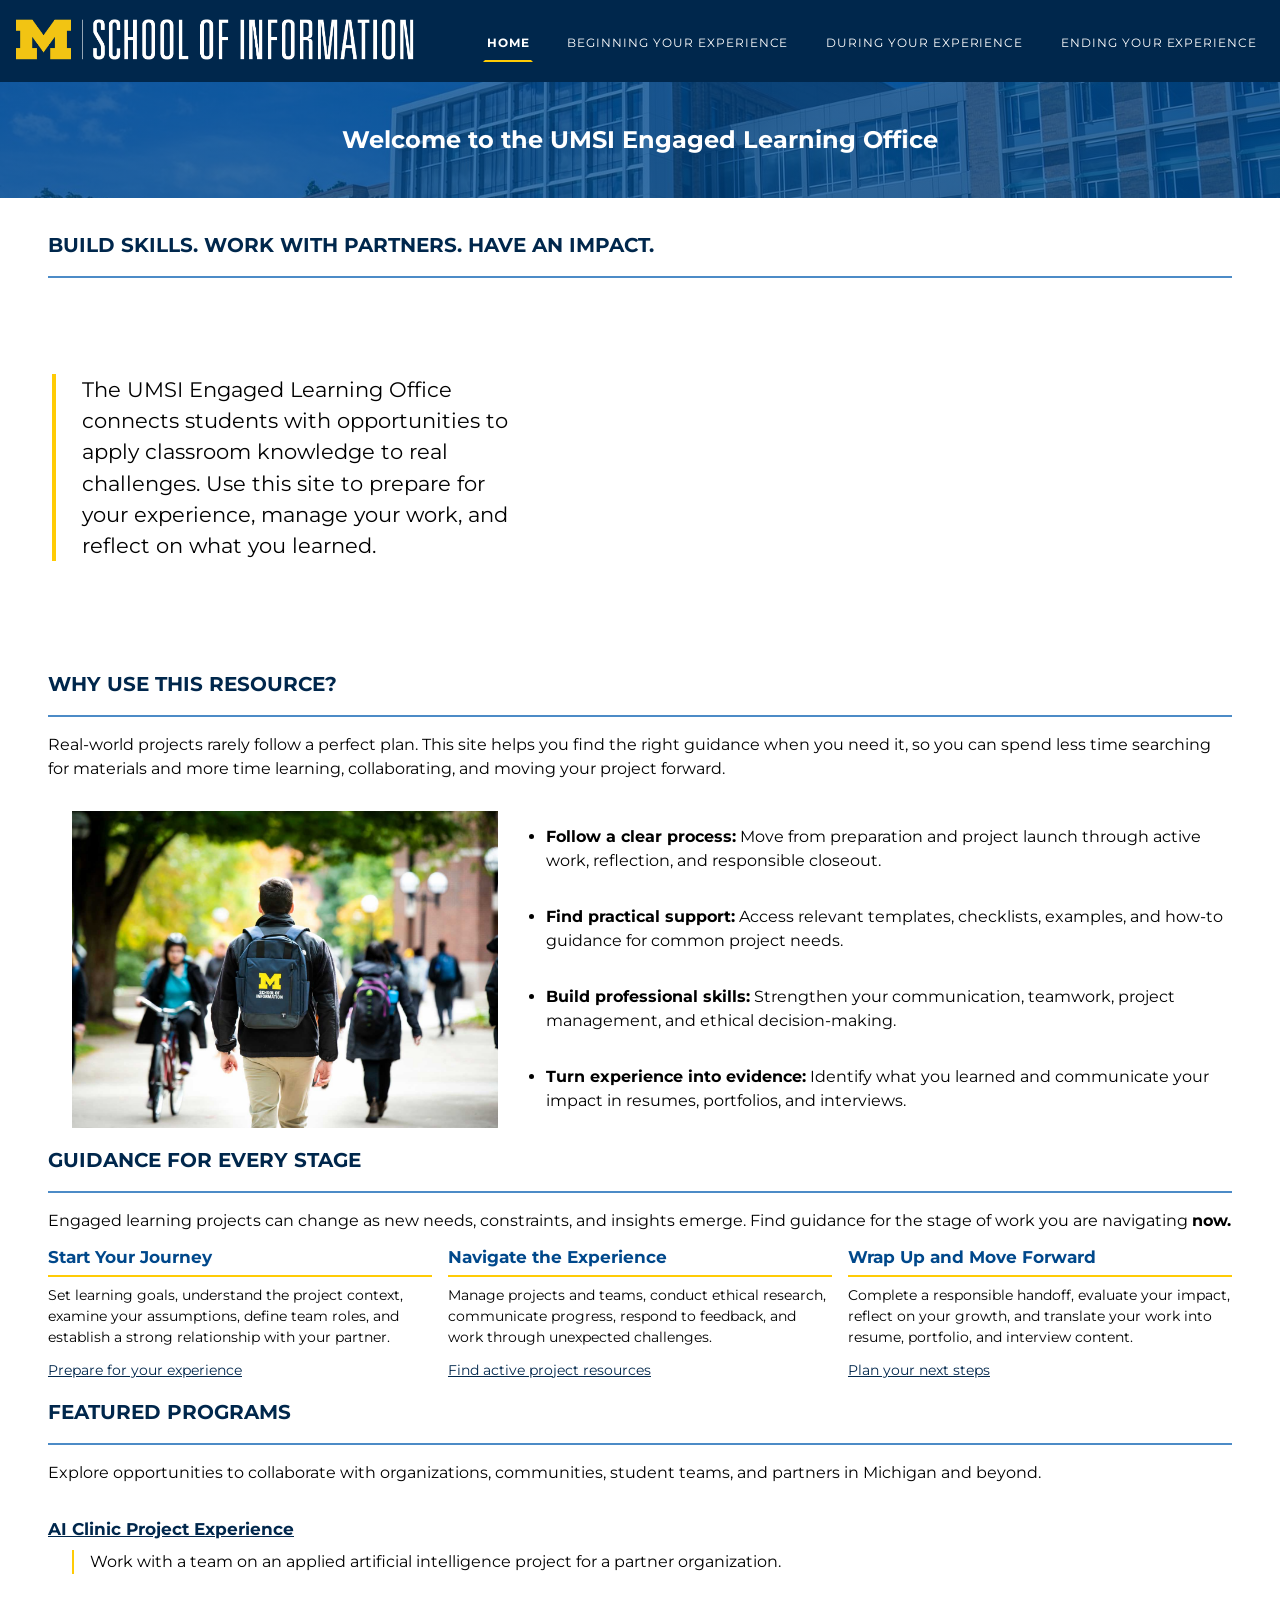
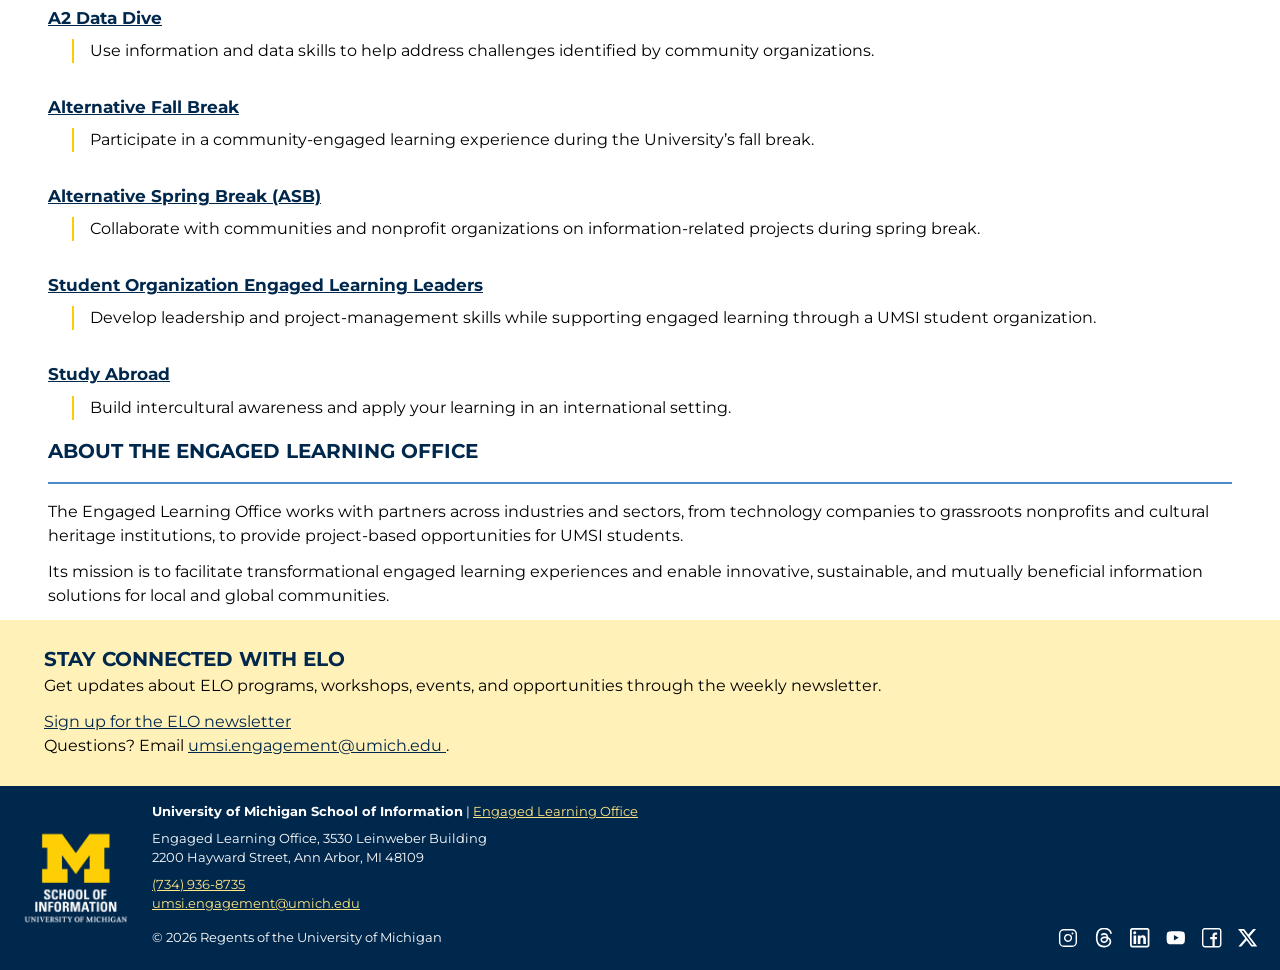
==== commit b9027581: "Add files via upload" ====
--- a/index.html
+++ b/index.html
@@ -6,6 +6,7 @@
     <link rel="stylesheet" href="css/html5reset.css">
     <link rel="stylesheet" href="css/style.css">
     <link href="https://fonts.googleapis.com/css2?family=Montserrat:wght@400;700&display=swap" rel="stylesheet"> <!--font-family is Montserrat and the code is copied from W3 schools: https://www.w3schools.com/howto/howto_google_fonts.asp> -->
+    <link rel="icon" href="images/favicon.png" type="image/png">
     <title>Engaged Learning Resources | UMSI</title>
 </head>
 <body>
@@ -128,11 +129,25 @@
     </main>
     <footer>
       <img src="images/UMSI_stacked_W.png" alt="Block M and the words University of Michigan School of Information">
-      <p>University of Michigan School of Information | <a href="https://www.si.umich.edu/programs/engaged-learning/about-engaged-learning-office">Engaged Learning Office </a></p>
+      <p><strong>University of Michigan School of Information</strong> | <a href="https://www.si.umich.edu/programs/engaged-learning/about-engaged-learning-office">Engaged Learning Office </a></p>
       <address>
+      Engaged Learning Office, 3530 Leinweber Building<br>
+      2200 Hayward Street, Ann Arbor, MI 48109
+      </address>
+      <address>
+        <a href="tel:+17349368735">(734) 936-8735</a> <br>
         <a href="mailto:umsi.engagement@umich.edu">umsi.engagement@umich.edu</a>
       </address>
       <p>&copy; <span id="year"></span> Regents of the University of Michigan</p>
+      <ul class="social">
+        <li><a href="https://www.instagram.com/umschoolofinformation"><img src="images/instagram.svg" alt="UMSI on Instagram"></a></li>
+        <li><a href="https://www.threads.com/@umschoolofinformation"><img src="images/threads.svg" alt="UMSI on Threads"></a></li>
+        <li><a href="https://www.linkedin.com/school/university-of-michigan---school-of-information/"><img src="images/linkedin.svg" alt="UMSI on LinkedIn"></a></li>
+        <li><a href="https://www.youtube.com/user/schoolofinformation"><img src="images/youtube.svg" alt="UMSI on YouTube"></a></li>
+        <li><a href="https://www.facebook.com/uomsi/"><img src="images/facebook.svg" alt="UMSI on Facebook"></a></li>
+        <li><a href="https://x.com/umsi"><img src="images/x.svg" alt="UMSI on X"></a></li>
+        </ul>
+      <!-- svg images and their associated social media links copied from the HTML script on the ELO website: https://www.si.umich.edu/programs/engaged-learning/about-engaged-learning-office -->
       <script>
         document.getElementById("year").innerHTML = new Date().getFullYear();
       </script>
--- a/css/style.css
+++ b/css/style.css
@@ -269,6 +269,33 @@
     border-color: #FFCB05;
 }
 
+footer .social {
+    grid-column: 2;
+    display: flex;
+    justify-content: flex-end;
+    gap: 0.25rem;
+    list-style: none;
+    margin: 0;
+    padding: 0;
+}
+
+footer .social a {
+    display: block;
+    padding: 0.25rem;
+    border: 2px solid transparent;
+    border-radius: 6px;
+}
+
+footer .social img {
+    display: block;
+    width: 1.25rem;
+    height: 1.25rem;
+}
+
+footer .social a:hover, footer .social a:focus {
+    border-color: #FFCB05;
+}
+
 /* mostly lists and table styling stuff below */
 
 .questions li, .featuredres li, .dur_list li, .bestpract li {
@@ -340,7 +367,7 @@
     line-height: 1.75rem;
     font-weight: 700;
 }
-    /* Content taken & modified from Claude with the prompts: "I have a lot of lists on my page, what are some ways I could varying the css styling of them so that they don't all look the same?"
+    /* Content taken & modified from Claude with the prompt: "I have a lot of lists on my page, what are some ways I could varying the css styling of them so that they don't all look the same?"
     Claude. (2026). Claude (Sonnet 5.5 October 18th version) [Large language model]. */
 
 .p404 h1 { 
@@ -486,19 +513,25 @@
     padding: 0.5rem 2.75rem 3rem;
 }
 
+
+footer {
+    grid-template-columns: auto 1fr auto;
+}
+
+footer .social {
+    grid-column: 3;
+    grid-row: 4;
+    align-self: center;
+}
+
 footer img {
     width: 120px;
-}
-
-footer {
-    grid-template-columns: auto 1fr;
-    column-gap: 2rem;
+    grid-row: 1 / span 4;
 }
 
 li br {
     display: none;
 }
-
 }
 
 @media (min-width: 1200px) /* desktop view */ {
@@ -532,7 +565,28 @@
     break-inside: avoid; 
 }
 
- /* ".questions" content taken & modified from Claude with the prompts: "To remedy the white space from 'questions to consider', would it be possible to just split the list at desktop view so four questions sit on the left and three on the right? that way it spans horizonal rather than vertical?" (screenshot of the section was attached so claude could see what I was talking about)
+ /* ".questions" content taken & modified from Claude with the prompt: "To remedy the white space from 'questions to consider', would it be possible to just split the list at desktop view so four questions sit on the left and three on the right? that way it spans horizonal rather than vertical?" (screenshot of the section was attached so claude could see what I was talking about)
  Claude. (2026). Claude (Sonnet 5.5 November 22nd version) [Large language model]. */
-
-}+}
+
+#filter {
+    display: block;
+    width: 100%;
+    padding: 0.5rem;
+    margin: 0.25rem 0 0.5rem;
+    border: 2px solid #959595;
+    border-radius: 6px;
+}
+
+label[for="filter"] {
+    font-weight: 700;
+    color: #00488b;
+}
+
+#filter-status {
+    font-size: 0.875rem;
+    margin: 0 0 0.5rem;
+}
+
+/* the filter content taken & modified from Claude with the prompt: "I want to add a "challenging element" to my website with advanced css or javascript to give it some flare. I think it would be cool to make my table collapsible. What do you think should I do that or something else?" (Claude then suggested that a search/filter feature would be more helpful and provided base code that I could use to add it)
+Claude. (2026). Claude (Sonnet 5.5 November 22nd version) [Large language model]. */
